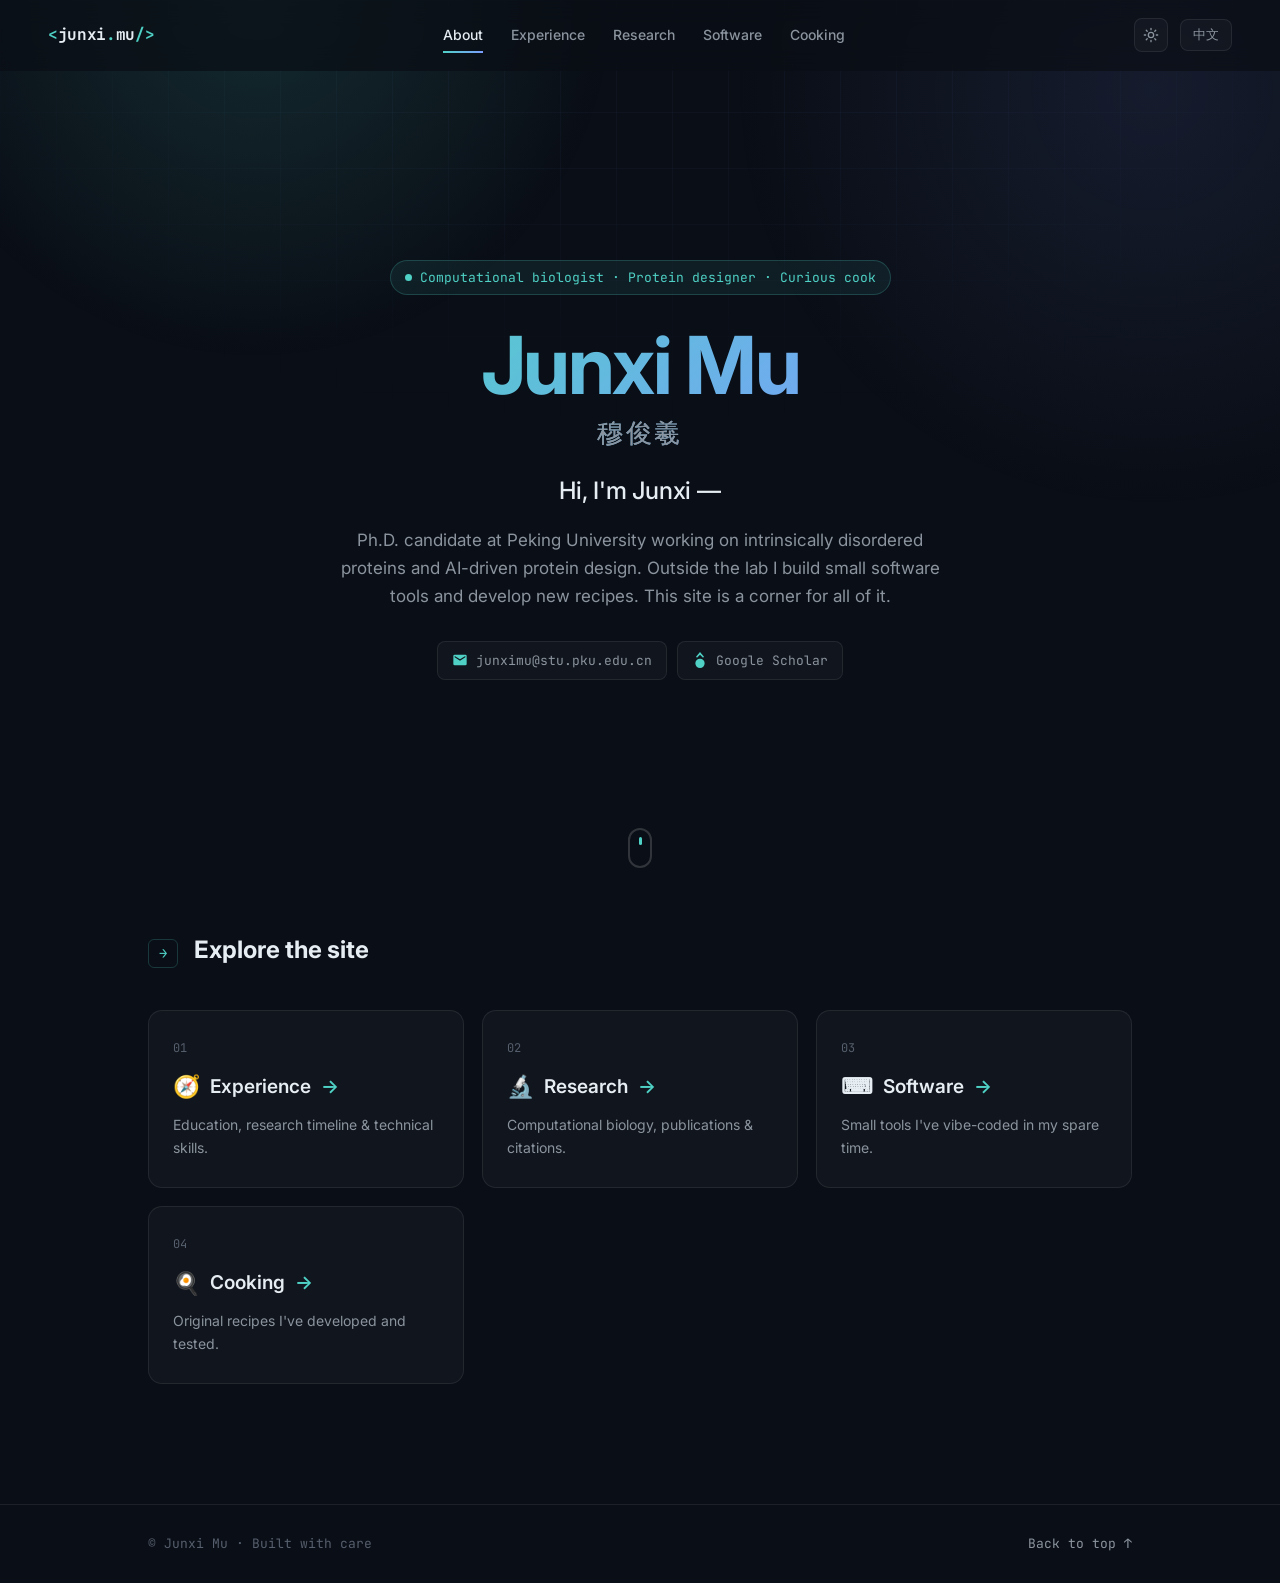
==== index.html @ e46de987 "Deploy personal website" ====
<!DOCTYPE html>
<html lang="en">
<head>
  <script>
  // Apply theme before paint to avoid flash. Order: manual pref > time-of-day > light.
  (function(){
    try {
      var t = localStorage.getItem('junximu-theme');
      if (t === 'dark' || t === 'light') {
        if (t === 'dark') document.documentElement.setAttribute('data-theme','dark');
      } else {
        // auto: 06:00–17:59 light, otherwise dark
        var h = new Date().getHours();
        if (h < 6 || h >= 18) document.documentElement.setAttribute('data-theme','dark');
      }
    } catch(e) {}
  })();
  </script>
  <meta charset="UTF-8" />
  <meta name="viewport" content="width=device-width, initial-scale=1.0" />
  <meta name="description" content="Junxi Mu (穆俊羲) — computational biology PhD candidate, software tinkerer, and home cook. A corner for research, side projects and recipes." />
  <meta name="author" content="Junxi Mu" />
  <title>Junxi Mu | About</title>
  <link rel="icon" type="image/svg+xml" href="assets/favicon.svg" />
  <link rel="stylesheet" href="style.css" />
  <link rel="preconnect" href="https://fonts.googleapis.com" />
  <link rel="preconnect" href="https://fonts.gstatic.com" crossorigin />
  <link href="https://fonts.googleapis.com/css2?family=JetBrains+Mono:wght@400;500;700&family=Inter:wght@300;400;500;600;700&display=swap" rel="stylesheet" />
</head>
<body data-page="about">
  <div class="bg-grid" aria-hidden="true"></div>
  <div class="bg-glow" aria-hidden="true"></div>

  <!-- ===== Nav ===== -->
  <header class="nav" id="nav">
    <a href="index.html" class="nav-logo">
      <span class="logo-bracket">&lt;</span>junxi<span class="logo-dot">.</span>mu<span class="logo-bracket">/&gt;</span>
    </a>
    <nav class="nav-links">
      <a href="index.html" data-i18n="nav.about">About</a>
      <a href="experience.html" data-i18n="nav.experience">Experience</a>
      <a href="research.html" data-i18n="nav.research">Research</a>
      <a href="software.html" data-i18n="nav.software">Software</a>
      <a href="cooking.html" data-i18n="nav.cooking">Cooking</a>
    </nav>
    <div class="nav-actions">
      <button class="theme-toggle" id="themeToggle" aria-label="Toggle theme" title="Toggle theme">
        <svg class="icon-sun" viewBox="0 0 24 24" width="16" height="16" fill="none" stroke="currentColor" stroke-width="2" stroke-linecap="round"><circle cx="12" cy="12" r="4"/><path d="M12 2v2M12 20v2M4.9 4.9l1.4 1.4M17.7 17.7l1.4 1.4M2 12h2M20 12h2M4.9 19.1l1.4-1.4M17.7 6.3l1.4-1.4"/></svg>
        <svg class="icon-moon" viewBox="0 0 24 24" width="16" height="16" fill="none" stroke="currentColor" stroke-width="2" stroke-linecap="round" stroke-linejoin="round"><path d="M21 12.8A9 9 0 1 1 11.2 3 7 7 0 0 0 21 12.8z"/></svg>
      </button>
      <button class="lang-toggle" id="langToggle" aria-label="Switch language">
        <span class="lang-current" id="langLabel">中文</span>
      </button>
      <button class="menu-toggle" id="menuToggle" aria-label="Menu">
        <span></span><span></span><span></span>
      </button>
    </div>
  </header>

  <!-- ===== Hero (simplified About) ===== -->
  <section class="hero" id="home">
    <div class="hero-inner">
      <div class="hero-tag">
        <span class="pulse-dot"></span>
        <span data-i18n="about.tag">Computational biologist · Protein designer · Curious cook</span>
      </div>
      <h1 class="hero-name">Junxi Mu<span class="name-cn" data-i18n="about.namecn">穆俊羲</span></h1>
      <p class="hero-hello" data-i18n="about.hello">Hi, I'm Junxi —</p>
      <p class="hero-desc" data-i18n="about.intro">Ph.D. candidate at Peking University working on intrinsically disordered proteins and AI-driven protein design. Outside the lab I build small software tools and develop new recipes. This site is a corner for all of it.</p>
      <div class="hero-quick">
        <a href="mailto:junximu@stu.pku.edu.cn" class="qchip">
          <svg viewBox="0 0 24 24" width="16" height="16" fill="currentColor"><path d="M20 4H4a2 2 0 0 0-2 2v12a2 2 0 0 0 2 2h16a2 2 0 0 0 2-2V6a2 2 0 0 0-2-2zm0 4-8 5-8-5V6l8 5 8-5v2z"/></svg>
          <span data-i18n="about.emailv">junximu@stu.pku.edu.cn</span>
        </a>
        <a href="https://scholar.google.com/citations?user=oTirzTsAAAAJ&amp;hl=zh-CN" target="_blank" rel="noopener" class="qchip">
          <svg viewBox="0 0 24 24" width="16" height="16" fill="currentColor"><path d="M12 24a7 7 0 1 1 0-14 7 7 0 0 1 0 14zm0-24L6 7l1.5 1.5L12 4l4.5 4.5L18 7l-6-7z"/></svg>
          <span data-i18n="about.scholar">Google Scholar</span>
        </a>
      </div>
    </div>
    <div class="scroll-indicator" aria-hidden="true"><span></span></div>
  </section>

  <!-- ===== Portal to other pages ===== -->
  <section class="portal reveal">
    <h2 class="section-head"><span class="section-num">→</span><span data-i18n="about.explore">Explore the site</span></h2>
    <div class="portal-grid">
      <a href="experience.html" class="portal-card">
        <div class="pc-num">01</div>
        <h3><span class="pc-emoji">🧭</span><span data-i18n="about.portal.exp.t">Experience</span><span class="pc-arrow">→</span></h3>
        <p data-i18n="portal.exp.d">Education, research timeline &amp; technical skills.</p>
      </a>
      <a href="research.html" class="portal-card">
        <div class="pc-num">02</div>
        <h3><span class="pc-emoji">🔬</span><span data-i18n="about.portal.res.t">Research</span><span class="pc-arrow">→</span></h3>
        <p data-i18n="portal.res.d">Computational biology, publications &amp; citations.</p>
      </a>
      <a href="software.html" class="portal-card">
        <div class="pc-num">03</div>
        <h3><span class="pc-emoji">⌨</span><span data-i18n="about.portal.sw.t">Software</span><span class="pc-arrow">→</span></h3>
        <p data-i18n="portal.sw.d">Small tools I've vibe-coded in my spare time.</p>
      </a>
      <a href="cooking.html" class="portal-card">
        <div class="pc-num">04</div>
        <h3><span class="pc-emoji">🍳</span><span data-i18n="about.portal.ck.t">Cooking</span><span class="pc-arrow">→</span></h3>
        <p data-i18n="portal.ck.d">Original recipes I've developed and tested.</p>
      </a>
    </div>
  </section>

  <!-- ===== Footer ===== -->
  <footer class="footer">
    <div class="footer-inner">
      <span data-i18n="footer.line">© <span id="year"></span> Junxi Mu · Built with care</span>
      <a href="#home" class="back-top" data-i18n="footer.top">Back to top ↑</a>
    </div>
  </footer>

  <script src="i18n.js"></script>
  <script src="main.js"></script>
</body>
</html>
---- style.css ----
/* ============================================================
   Junxi Mu — Personal Site (multi-page)
   Tech / dark theme, minimalist
   ============================================================ */

/* ---- Light theme (default) ---- */
:root {
  --bg: #f7f9fc;
  --bg-2: #eef2f8;
  --surface: rgba(15, 23, 42, 0.025);
  --surface-2: rgba(15, 23, 42, 0.045);
  --border: rgba(15, 23, 42, 0.10);
  --border-strong: rgba(15, 23, 42, 0.18);
  --text: #1a2233;
  --text-dim: #56607a;
  --text-faint: #8a93a8;
  --accent: #0d9488;          /* teal-600 */
  --accent-2: #4f6ef7;        /* blue */
  --accent-grad: linear-gradient(135deg, #0d9488 0%, #4f6ef7 100%);
  --glow: rgba(13, 148, 136, 0.12);
  --grid-line: rgba(79, 110, 247, 0.05);
  --accent-soft-bg: rgba(13, 148, 136, 0.08);
  --accent-soft-border: rgba(13, 148, 136, 0.22);
  --accent-pulse: rgba(13, 148, 136, 0.6);
  --accent-glow-2: rgba(79, 110, 247, 0.10);
  --on-accent: #ffffff;
  --nav-bg: rgba(247, 249, 252, 0.72);
  --shadow: 0 8px 24px rgba(15, 23, 42, 0.08);
  --mono: "JetBrains Mono", ui-monospace, SFMono-Regular, Menlo, monospace;
  --sans: "Inter", -apple-system, BlinkMacSystemFont, "Segoe UI", Roboto, "PingFang SC", "Microsoft YaHei", sans-serif;
  --max: 1080px;
  --radius: 14px;
  --ease: cubic-bezier(0.22, 1, 0.36, 1);
  color-scheme: light;
}

/* ---- Dark theme ---- */
:root[data-theme="dark"] {
  --bg: #0a0e16;
  --bg-2: #0e1420;
  --surface: rgba(255, 255, 255, 0.03);
  --surface-2: rgba(255, 255, 255, 0.05);
  --border: rgba(255, 255, 255, 0.08);
  --border-strong: rgba(255, 255, 255, 0.16);
  --text: #e6edf3;
  --text-dim: #8b949e;
  --text-faint: #565f6d;
  --accent: #4fd1c5;
  --accent-2: #7c9cff;
  --accent-grad: linear-gradient(135deg, #4fd1c5 0%, #7c9cff 100%);
  --glow: rgba(79, 209, 197, 0.15);
  --grid-line: rgba(124, 156, 255, 0.04);
  --accent-soft-bg: rgba(79, 209, 197, 0.08);
  --accent-soft-border: rgba(79, 209, 197, 0.22);
  --accent-pulse: rgba(79, 209, 197, 0.6);
  --accent-glow-2: rgba(124, 156, 255, 0.10);
  --on-accent: #04111a;
  --nav-bg: rgba(10, 14, 22, 0.72);
  --shadow: 0 8px 24px rgba(0, 0, 0, 0.4);
  color-scheme: dark;
}

* { margin: 0; padding: 0; box-sizing: border-box; }
html { scroll-behavior: smooth; scroll-padding-top: 90px; }
body {
  font-family: var(--sans);
  background: var(--bg);
  color: var(--text);
  line-height: 1.65;
  font-size: 16px;
  -webkit-font-smoothing: antialiased;
  text-rendering: optimizeLegibility;
  overflow-x: hidden;
}
a { color: inherit; text-decoration: none; }
img { max-width: 100%; display: block; }
::selection { background: var(--accent); color: var(--on-accent); }

/* ===== Background layers ===== */
.bg-grid {
  position: fixed; inset: 0; z-index: -2;
  background-image:
    linear-gradient(var(--grid-line) 1px, transparent 1px),
    linear-gradient(90deg, var(--grid-line) 1px, transparent 1px);
  background-size: 56px 56px;
  mask-image: radial-gradient(ellipse 80% 60% at 50% 0%, #000 30%, transparent 80%);
  -webkit-mask-image: radial-gradient(ellipse 80% 60% at 50% 0%, #000 30%, transparent 80%);
}
.bg-glow {
  position: fixed; inset: 0; z-index: -1; pointer-events: none;
  background:
    radial-gradient(600px circle at 20% 0%, var(--glow), transparent 60%),
    radial-gradient(700px circle at 90% 10%, var(--accent-glow-2), transparent 60%);
}

/* ===== Nav ===== */
.nav {
  position: fixed; top: 0; left: 0; right: 0; z-index: 100;
  display: flex; align-items: center; justify-content: space-between;
  padding: 18px clamp(20px, 5vw, 48px);
  backdrop-filter: blur(12px); -webkit-backdrop-filter: blur(12px);
  background: var(--nav-bg);
  border-bottom: 1px solid transparent;
  transition: border-color .3s var(--ease), background .3s var(--ease);
}
.nav.scrolled { border-bottom-color: var(--border); background: var(--bg); }
.nav-logo {
  font-family: var(--mono); font-weight: 700; font-size: 16px; letter-spacing: -0.02em; color: var(--text);
}
.logo-bracket { color: var(--accent); }
.logo-dot { color: var(--accent); }
.nav-links { display: flex; gap: 28px; }
.nav-links a {
  font-size: 14px; font-weight: 500; color: var(--text-dim);
  position: relative; transition: color .25s var(--ease);
}
.nav-links a::after {
  content: ""; position: absolute; left: 0; bottom: -6px;
  width: 0; height: 1.5px; background: var(--accent-grad);
  transition: width .3s var(--ease);
}
.nav-links a:hover { color: var(--text); }
.nav-links a:hover::after { width: 100%; }
.nav-links a.active { color: var(--text); }
.nav-links a.active::after { width: 100%; }
.nav-actions { display: flex; align-items: center; gap: 12px; }
.lang-toggle {
  font-family: var(--mono); font-size: 13px; font-weight: 500; color: var(--text-dim);
  background: var(--surface); border: 1px solid var(--border);
  padding: 6px 12px; border-radius: 8px; cursor: pointer; transition: all .25s var(--ease);
}
.lang-toggle:hover { color: var(--accent); border-color: var(--accent); background: var(--surface-2); }

/* ===== Theme toggle ===== */
.theme-toggle {
  display: inline-flex; align-items: center; justify-content: center;
  width: 34px; height: 34px; color: var(--text-dim);
  background: var(--surface); border: 1px solid var(--border);
  border-radius: 8px; cursor: pointer; transition: all .25s var(--ease);
  position: relative;
}
.theme-toggle:hover { color: var(--accent); border-color: var(--accent); background: var(--surface-2); }
.theme-toggle svg { position: absolute; transition: opacity .3s var(--ease), transform .3s var(--ease); }
/* light theme (default): show moon (to switch TO dark), hide sun */
.theme-toggle .icon-moon { opacity: 1; transform: rotate(0) scale(1); }
.theme-toggle .icon-sun { opacity: 0; transform: rotate(-90deg) scale(0.6); }
/* dark theme: show sun (to switch TO light), hide moon */
:root[data-theme="dark"] .theme-toggle .icon-sun { opacity: 1; transform: rotate(0) scale(1); }
:root[data-theme="dark"] .theme-toggle .icon-moon { opacity: 0; transform: rotate(90deg) scale(0.6); }
.menu-toggle { display: none; flex-direction: column; gap: 5px; background: none; border: 0; cursor: pointer; padding: 6px; }
.menu-toggle span { width: 22px; height: 2px; background: var(--text); border-radius: 2px; transition: .3s var(--ease); }
.menu-toggle.open span:nth-child(1) { transform: translateY(7px) rotate(45deg); }
.menu-toggle.open span:nth-child(2) { opacity: 0; }
.menu-toggle.open span:nth-child(3) { transform: translateY(-7px) rotate(-45deg); }

/* ===== Hero (About home) ===== */
.hero {
  min-height: 100vh; display: flex; flex-direction: column;
  align-items: center; justify-content: center; text-align: center;
  padding: 120px 24px 80px; position: relative;
}
.hero-inner { max-width: 820px; }
.hero-tag {
  display: inline-flex; align-items: center; gap: 8px;
  font-family: var(--mono); font-size: 13px; color: var(--accent);
  background: var(--accent-soft-bg); border: 1px solid var(--accent-soft-border);
  padding: 6px 14px; border-radius: 100px; margin-bottom: 28px;
}
.pulse-dot {
  width: 7px; height: 7px; border-radius: 50%; background: var(--accent);
  box-shadow: 0 0 0 0 var(--accent); animation: pulse 2s infinite;
}
@keyframes pulse {
  0% { box-shadow: 0 0 0 0 var(--accent-pulse); }
  70% { box-shadow: 0 0 0 8px rgba(79,209,197,0); }
  100% { box-shadow: 0 0 0 0 rgba(79,209,197,0); }
}
.hero-name {
  font-size: clamp(40px, 8vw, 80px); font-weight: 700; letter-spacing: -0.03em; line-height: 1.05;
  background: var(--accent-grad); -webkit-background-clip: text; background-clip: text; -webkit-text-fill-color: transparent;
}
.name-cn {
  display: block; font-size: clamp(18px, 3vw, 26px); font-weight: 500;
  margin-top: 12px; letter-spacing: 0.1em; color: var(--text-dim); -webkit-text-fill-color: var(--text-dim);
}
.hero-hello { font-size: clamp(18px, 2.6vw, 24px); font-weight: 500; color: var(--text); margin-top: 24px; letter-spacing: -0.01em; }
.hero-desc { font-size: 17px; color: var(--text-dim); margin-top: 16px; max-width: 620px; margin-inline: auto; }

/* quick contact chips under intro */
.hero-quick { display: flex; gap: 10px; justify-content: center; margin-top: 30px; flex-wrap: wrap; }
.qchip {
  display: inline-flex; align-items: center; gap: 8px;
  font-size: 13px; font-family: var(--mono); color: var(--text-dim);
  background: var(--surface); border: 1px solid var(--border);
  padding: 8px 14px; border-radius: 8px; transition: all .25s var(--ease);
}
.qchip:hover { color: var(--accent); border-color: var(--accent); transform: translateY(-1px); }
.qchip svg { color: var(--accent); }

.scroll-indicator {
  position: absolute; bottom: 32px; left: 50%; transform: translateX(-50%);
  width: 24px; height: 40px; border: 2px solid var(--border-strong); border-radius: 14px; display: flex; justify-content: center;
}
.scroll-indicator span {
  width: 3px; height: 8px; background: var(--accent); border-radius: 2px; margin-top: 7px; animation: scrolldown 1.8s infinite;
}
@keyframes scrolldown { 0% { opacity: 0; transform: translateY(-4px); } 50% { opacity: 1; } 100% { opacity: 0; transform: translateY(12px); } }

/* ===== Sections (shared) ===== */
.section { max-width: var(--max); margin: 0 auto; padding: clamp(48px, 7vw, 90px) clamp(20px, 5vw, 48px); }
.section-head { display: flex; align-items: baseline; gap: 16px; margin-bottom: 40px; flex-wrap: wrap; }
.section-num {
  font-family: var(--mono); font-size: 14px; color: var(--accent);
  border: 1px solid var(--accent-soft-border); padding: 2px 10px; border-radius: 6px;
}
.section-head h2 { font-size: clamp(24px, 3.6vw, 32px); font-weight: 700; letter-spacing: -0.02em; }
.section-link {
  margin-left: auto; font-size: 14px; font-family: var(--mono); color: var(--accent); transition: opacity .2s;
}
.section-link:hover { opacity: 0.75; }

/* ===== Page hero (interior pages) ===== */
.page-hero {
  max-width: var(--max); margin: 0 auto;
  padding: 140px clamp(20px, 5vw, 48px) 30px;
}
.page-kicker { font-family: var(--mono); font-size: 13px; color: var(--accent); letter-spacing: 0.04em; margin-bottom: 12px; }
.page-title {
  font-size: clamp(34px, 6vw, 56px); font-weight: 700; letter-spacing: -0.03em;
  background: var(--accent-grad); -webkit-background-clip: text; background-clip: text; -webkit-text-fill-color: transparent;
}
.page-desc { font-size: 17px; color: var(--text-dim); margin-top: 14px; max-width: 640px; }
.page-intro {
  max-width: var(--max); margin: 0 auto;
  padding: 0 clamp(20px, 5vw, 48px) 8px;
  color: var(--text-dim); font-size: 16px;
}
.page-intro p { max-width: 720px; }

/* ===== Portal cards (About) ===== */
.portal {
  max-width: var(--max); margin: 0 auto;
  padding: 30px clamp(20px, 5vw, 48px) 80px;
}
.portal-grid { display: grid; grid-template-columns: repeat(auto-fit, minmax(240px, 1fr)); gap: 18px; }
.portal-card {
  position: relative; background: var(--surface); border: 1px solid var(--border);
  border-radius: var(--radius); padding: 28px 24px; transition: all .3s var(--ease); overflow: hidden;
}
.portal-card::after {
  content: ""; position: absolute; inset: 0; border-radius: var(--radius); padding: 1px;
  background: var(--accent-grad);
  -webkit-mask: linear-gradient(#000 0 0) content-box, linear-gradient(#000 0 0);
  -webkit-mask-composite: xor; mask-composite: exclude; opacity: 0; transition: opacity .3s var(--ease);
}
.portal-card:hover { transform: translateY(-4px); background: var(--surface-2); }
.portal-card:hover::after { opacity: 1; }
.portal-card .pc-num { font-family: var(--mono); font-size: 12px; color: var(--text-faint); margin-bottom: 10px; }
.portal-card h3 { font-size: 19px; font-weight: 600; margin-bottom: 8px; display: flex; align-items: center; gap: 10px; }
.portal-card h3 .pc-arrow { color: var(--accent); transition: transform .3s var(--ease); }
.portal-card:hover h3 .pc-arrow { transform: translateX(4px); }
.portal-card p { font-size: 14px; color: var(--text-dim); }
.portal-card .pc-emoji { font-size: 22px; }

/* ===== Stats (Research) ===== */
.stats {
  display: grid; grid-template-columns: repeat(4, 1fr); gap: 1px;
  background: var(--border); border-block: 1px solid var(--border); max-width: var(--max); margin: 0 auto;
}
.stat { background: var(--bg); padding: 36px 20px; text-align: center; }
.stat-num {
  font-family: var(--mono); font-size: clamp(26px, 4vw, 38px); font-weight: 700;
  background: var(--accent-grad); -webkit-background-clip: text; background-clip: text; -webkit-text-fill-color: transparent;
}
.stat-label { font-size: 13px; color: var(--text-dim); margin-top: 6px; letter-spacing: 0.02em; }

/* ===== About mini-card (kept for reuse) ===== */
.about-card {
  background: var(--surface); border: 1px solid var(--border); border-radius: var(--radius);
  padding: 24px; position: relative; overflow: hidden;
}
.about-card::before { content: ""; position: absolute; top: 0; left: 0; right: 0; height: 1px; background: var(--accent-grad); }
.card-line { display: flex; justify-content: space-between; gap: 16px; padding: 10px 0; border-bottom: 1px dashed var(--border); font-size: 14px; }
.card-line:last-child { border-bottom: 0; }
.card-key { font-family: var(--mono); color: var(--text-faint); font-size: 12px; text-transform: uppercase; letter-spacing: 0.06em; }
.card-val { color: var(--text); font-weight: 500; text-align: right; }

/* ===== Education cards ===== */
.edu-grid { display: grid; grid-template-columns: repeat(auto-fit, minmax(300px, 1fr)); gap: 18px; }
.edu-card {
  background: var(--surface); border: 1px solid var(--border); border-radius: var(--radius);
  padding: 26px 24px; position: relative; overflow: hidden; transition: all .25s var(--ease);
}
.edu-card::before { content: ""; position: absolute; left: 0; top: 0; bottom: 0; width: 3px; background: var(--accent-grad); }
.edu-card:hover { border-color: var(--border-strong); transform: translateX(3px); }
.edu-deg { font-size: 17px; font-weight: 600; color: var(--text); }
.edu-school { font-size: 14px; color: var(--accent); margin-top: 6px; font-family: var(--mono); }
.edu-date { font-size: 12px; color: var(--text-faint); margin-top: 6px; font-family: var(--mono); }
.edu-detail { font-size: 14px; color: var(--text-dim); margin-top: 12px; }

/* ===== Research interest cards ===== */
.research-grid { display: grid; grid-template-columns: repeat(auto-fit, minmax(240px, 1fr)); gap: 20px; }
.research-card {
  background: var(--surface); border: 1px solid var(--border); border-radius: var(--radius);
  padding: 28px 24px; transition: all .3s var(--ease); position: relative; overflow: hidden;
}
.research-card::after {
  content: ""; position: absolute; inset: 0; border-radius: var(--radius); padding: 1px; background: var(--accent-grad);
  -webkit-mask: linear-gradient(#000 0 0) content-box, linear-gradient(#000 0 0);
  -webkit-mask-composite: xor; mask-composite: exclude; opacity: 0; transition: opacity .3s var(--ease);
}
.research-card:hover { transform: translateY(-4px); background: var(--surface-2); }
.research-card:hover::after { opacity: 1; }
.r-icon {
  width: 48px; height: 48px; border-radius: 12px; display: grid; place-items: center;
  background: var(--accent-soft-bg); border: 1px solid var(--accent-soft-border); color: var(--accent); margin-bottom: 18px;
}
.research-card h3 { font-size: 17px; font-weight: 600; margin-bottom: 10px; }
.research-card p { font-size: 14px; color: var(--text-dim); }

/* ===== Timeline ===== */
.timeline { position: relative; padding-left: 28px; }
.timeline::before { content: ""; position: absolute; left: 5px; top: 6px; bottom: 6px; width: 1px; background: linear-gradient(var(--border-strong), transparent); }
.tl-item { position: relative; padding-bottom: 38px; }
.tl-item:last-child { padding-bottom: 0; }
.tl-dot { position: absolute; left: -28px; top: 6px; width: 11px; height: 11px; border-radius: 50%; background: var(--bg); border: 2px solid var(--accent); box-shadow: 0 0 0 4px var(--bg); }
.tl-date { font-family: var(--mono); font-size: 12px; color: var(--accent); margin-bottom: 6px; letter-spacing: 0.03em; }
.tl-body h3 { font-size: 17px; font-weight: 600; }
.tl-sub { display: block; font-size: 13px; color: var(--text-dim); margin: 4px 0 8px; }
.tl-body p { font-size: 14px; color: var(--text-dim); }

/* ===== Publications ===== */
.pub-list { display: flex; flex-direction: column; gap: 14px; }
.pub-item {
  display: grid; grid-template-columns: 44px 1fr auto; gap: 18px; align-items: start;
  background: var(--surface); border: 1px solid var(--border); border-radius: var(--radius);
  padding: 20px 22px; transition: all .25s var(--ease);
}
.pub-item:hover { border-color: var(--border-strong); background: var(--surface-2); transform: translateX(4px); }
.pub-num { font-family: var(--mono); font-size: 13px; font-weight: 700; color: var(--accent); border: 1px solid var(--accent-soft-border); width: 36px; height: 36px; display: grid; place-items: center; border-radius: 8px; }
.pub-body .pub-authors { font-size: 14px; color: var(--text); margin-bottom: 4px; }
.pub-body .pub-authors .me { color: var(--accent); font-weight: 600; }
.pub-body .pub-title { font-size: 15px; font-weight: 500; color: var(--text); }
.pub-body .pub-title a:hover { color: var(--accent); }
.pub-venue { font-family: var(--mono); font-size: 12px; color: var(--text-dim); background: var(--surface-2); border: 1px solid var(--border); padding: 4px 10px; border-radius: 6px; white-space: nowrap; align-self: center; }

/* ===== Skills ===== */
.skills-grid { display: grid; grid-template-columns: repeat(auto-fit, minmax(280px, 1fr)); gap: 24px; }
.skill-block h4 { font-family: var(--mono); font-size: 13px; color: var(--accent); text-transform: uppercase; letter-spacing: 0.06em; margin-bottom: 14px; }
.chips { display: flex; flex-wrap: wrap; gap: 8px; }
.chip { font-size: 13px; color: var(--text-dim); background: var(--surface); border: 1px solid var(--border); padding: 6px 12px; border-radius: 100px; transition: all .2s var(--ease); }
.chip:hover { color: var(--accent); border-color: var(--accent); background: var(--surface-2); }

/* ===== Generic card grid (software / cooking) ===== */
.card-grid { display: grid; grid-template-columns: repeat(auto-fill, minmax(300px, 1fr)); gap: 20px; max-width: var(--max); margin: 0 auto; padding: 24px clamp(20px,5vw,48px) 80px; }

.project-card, .recipe-card {
  background: var(--surface); border: 1px solid var(--border); border-radius: var(--radius);
  padding: 24px; display: flex; flex-direction: column; gap: 12px; transition: all .3s var(--ease); position: relative; overflow: hidden;
}
.project-card::after, .recipe-card::after {
  content: ""; position: absolute; inset: 0; border-radius: var(--radius); padding: 1px; background: var(--accent-grad);
  -webkit-mask: linear-gradient(#000 0 0) content-box, linear-gradient(#000 0 0);
  -webkit-mask-composite: xor; mask-composite: exclude; opacity: 0; transition: opacity .3s var(--ease);
}
.project-card:hover, .recipe-card:hover { transform: translateY(-4px); background: var(--surface-2); }
.project-card:hover::after, .recipe-card:hover::after { opacity: 1; }
.card-top { display: flex; align-items: center; justify-content: space-between; }
.proj-icon { width: 44px; height: 44px; border-radius: 10px; display: grid; place-items: center; color: var(--accent); background: var(--accent-soft-bg); border: 1px solid var(--accent-soft-border); }
.tag { font-family: var(--mono); font-size: 11px; color: var(--accent); background: var(--accent-soft-bg); border: 1px solid var(--accent-soft-border); padding: 3px 8px; border-radius: 6px; }
.project-card h3, .recipe-card h3 { font-size: 17px; font-weight: 600; }
.project-card p, .recipe-card p { font-size: 14px; color: var(--text-dim); }
.card-link { font-family: var(--mono); font-size: 13px; color: var(--accent); margin-top: auto; }
.card-soon { font-family: var(--mono); font-size: 12px; color: var(--text-faint); margin-top: auto; padding: 4px 0; }

/* recipe image header */
.recipe-img { height: 150px; border-radius: 10px; background: var(--surface-2); background-size: cover; background-position: center; display: grid; place-items: center; margin: -4px -4px 4px; }
.recipe-emoji { font-size: 44px; }
.recipe-meta { display: flex; gap: 16px; font-size: 13px; color: var(--text-dim); font-family: var(--mono); }
.recipe-meta b { color: var(--text); }

/* empty state */
.empty-state {
  grid-column: 1 / -1; text-align: center; padding: 70px 24px;
  background: var(--surface); border: 1px dashed var(--border-strong); border-radius: var(--radius);
}
.empty-icon { font-size: 44px; margin-bottom: 14px; opacity: 0.7; }
.empty-state h3 { font-size: 18px; font-weight: 600; margin-bottom: 8px; }
.empty-state p { font-size: 14px; color: var(--text-dim); max-width: 420px; margin: 0 auto; }

/* ===== Footer ===== */
.footer { border-top: 1px solid var(--border); margin-top: 40px; }
.footer-inner {
  max-width: var(--max); margin: 0 auto; padding: 28px clamp(20px,5vw,48px);
  display: flex; justify-content: space-between; align-items: center; flex-wrap: wrap; gap: 12px;
  font-size: 13px; color: var(--text-faint); font-family: var(--mono);
}
.back-top { color: var(--text-dim); transition: color .2s; }
.back-top:hover { color: var(--accent); }

/* ===== Reveal animation ===== */
.reveal { opacity: 0; transform: translateY(28px); transition: opacity .7s var(--ease), transform .7s var(--ease); }
.reveal.visible { opacity: 1; transform: none; }

/* ===== Responsive ===== */
@media (max-width: 860px) {
  .nav-links {
    position: fixed; top: 64px; right: 0; height: calc(100vh - 64px); width: min(75vw, 320px);
    flex-direction: column; gap: 0; background: var(--bg-2); border-left: 1px solid var(--border);
    padding: 24px; transform: translateX(100%); transition: transform .35s var(--ease);
  }
  .nav-links.open { transform: translateX(0); }
  .nav-links a { padding: 14px 0; border-bottom: 1px solid var(--border); font-size: 16px; }
  .nav-links a::after { display: none; }
  .menu-toggle { display: flex; }
  .stats { grid-template-columns: repeat(2, 1fr); }
  .pub-item { grid-template-columns: 36px 1fr; }
  .pub-venue { grid-column: 1 / -1; justify-self: start; margin-top: 6px; }
}
@media (max-width: 480px) {
  .portal-grid, .card-grid { grid-template-columns: 1fr; }
}

@media (prefers-reduced-motion: reduce) {
  *, *::before, *::after { animation: none !important; transition: none !important; }
  .reveal { opacity: 1; transform: none; }
}
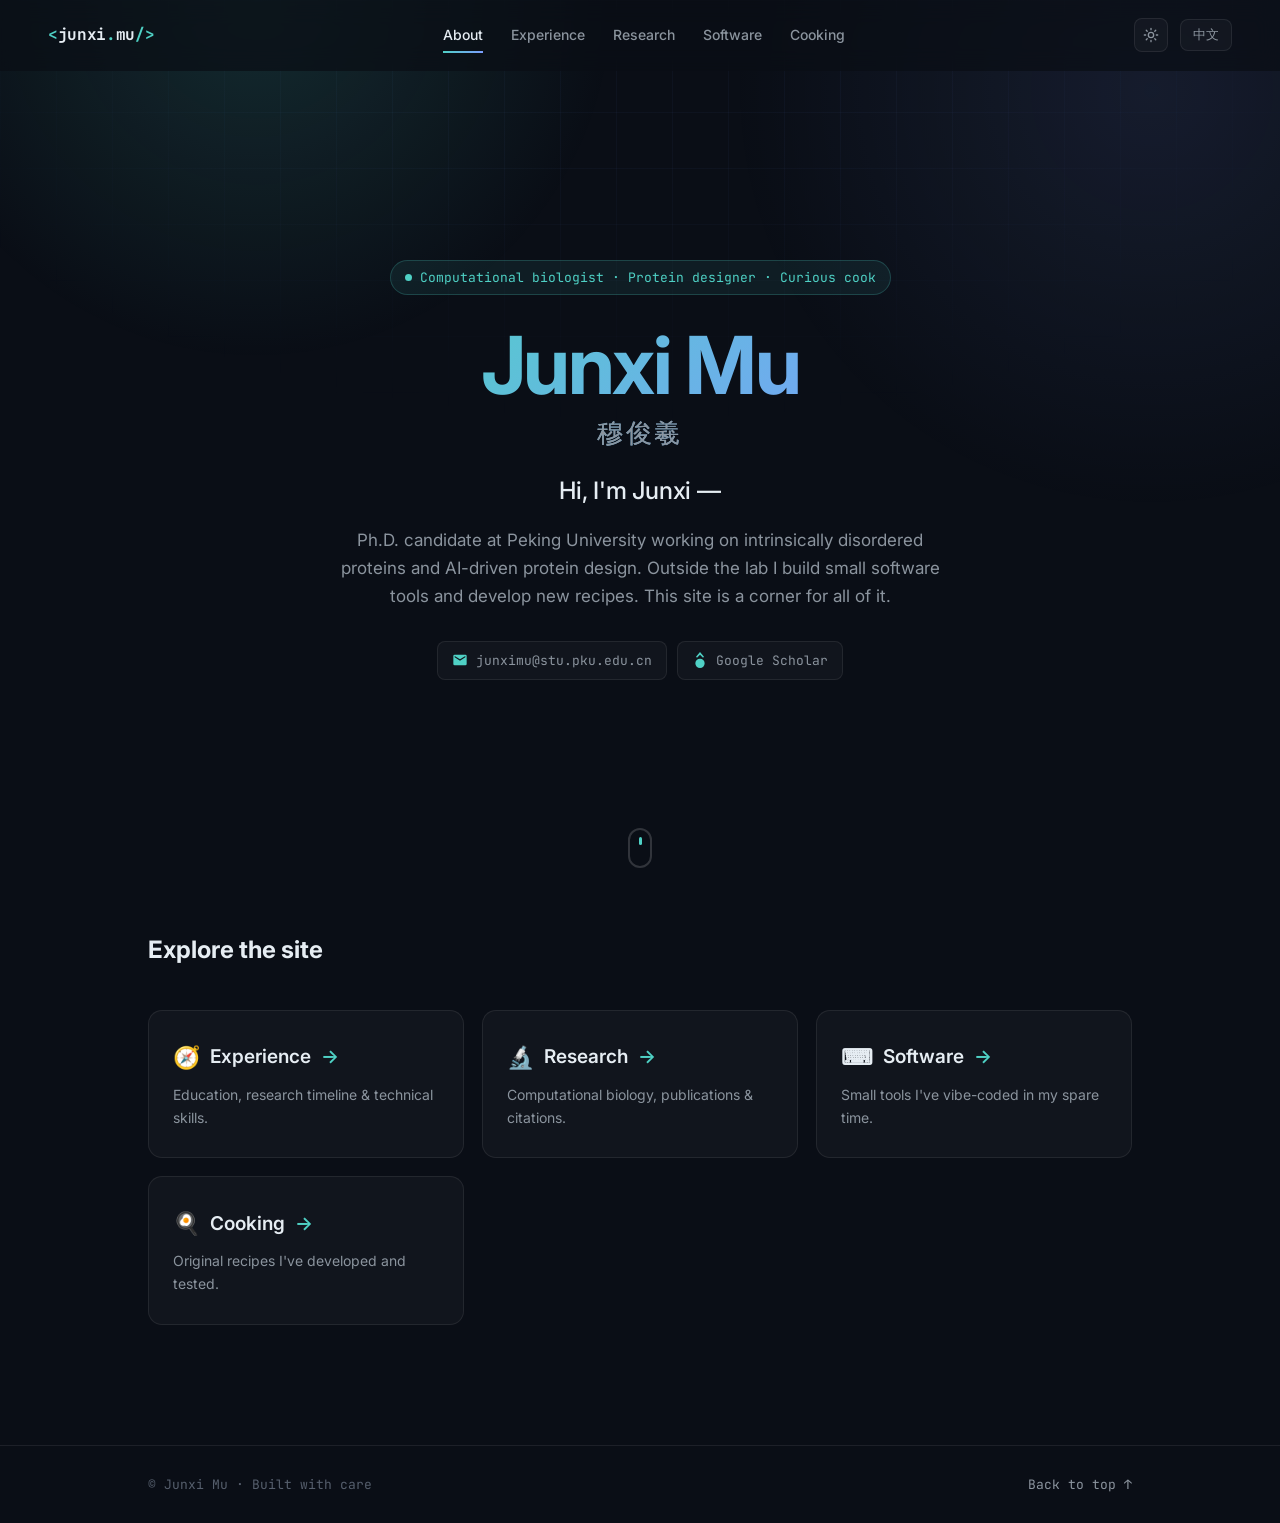
==== commit cd8d4dbd: "Remove decorative section numbering" ====
--- a/index.html
+++ b/index.html
@@ -83,25 +83,21 @@
 
   <!-- ===== Portal to other pages ===== -->
   <section class="portal reveal">
-    <h2 class="section-head"><span class="section-num">→</span><span data-i18n="about.explore">Explore the site</span></h2>
+    <h2 class="section-head"><span data-i18n="about.explore">Explore the site</span></h2>
     <div class="portal-grid">
       <a href="experience.html" class="portal-card">
-        <div class="pc-num">01</div>
         <h3><span class="pc-emoji">🧭</span><span data-i18n="about.portal.exp.t">Experience</span><span class="pc-arrow">→</span></h3>
         <p data-i18n="portal.exp.d">Education, research timeline &amp; technical skills.</p>
       </a>
       <a href="research.html" class="portal-card">
-        <div class="pc-num">02</div>
         <h3><span class="pc-emoji">🔬</span><span data-i18n="about.portal.res.t">Research</span><span class="pc-arrow">→</span></h3>
         <p data-i18n="portal.res.d">Computational biology, publications &amp; citations.</p>
       </a>
       <a href="software.html" class="portal-card">
-        <div class="pc-num">03</div>
         <h3><span class="pc-emoji">⌨</span><span data-i18n="about.portal.sw.t">Software</span><span class="pc-arrow">→</span></h3>
         <p data-i18n="portal.sw.d">Small tools I've vibe-coded in my spare time.</p>
       </a>
       <a href="cooking.html" class="portal-card">
-        <div class="pc-num">04</div>
         <h3><span class="pc-emoji">🍳</span><span data-i18n="about.portal.ck.t">Cooking</span><span class="pc-arrow">→</span></h3>
         <p data-i18n="portal.ck.d">Original recipes I've developed and tested.</p>
       </a>
--- a/style.css
+++ b/style.css
@@ -209,10 +209,6 @@
 /* ===== Sections (shared) ===== */
 .section { max-width: var(--max); margin: 0 auto; padding: clamp(48px, 7vw, 90px) clamp(20px, 5vw, 48px); }
 .section-head { display: flex; align-items: baseline; gap: 16px; margin-bottom: 40px; flex-wrap: wrap; }
-.section-num {
-  font-family: var(--mono); font-size: 14px; color: var(--accent);
-  border: 1px solid var(--accent-soft-border); padding: 2px 10px; border-radius: 6px;
-}
 .section-head h2 { font-size: clamp(24px, 3.6vw, 32px); font-weight: 700; letter-spacing: -0.02em; }
 .section-link {
   margin-left: auto; font-size: 14px; font-family: var(--mono); color: var(--accent); transition: opacity .2s;
@@ -255,7 +251,6 @@
 }
 .portal-card:hover { transform: translateY(-4px); background: var(--surface-2); }
 .portal-card:hover::after { opacity: 1; }
-.portal-card .pc-num { font-family: var(--mono); font-size: 12px; color: var(--text-faint); margin-bottom: 10px; }
 .portal-card h3 { font-size: 19px; font-weight: 600; margin-bottom: 8px; display: flex; align-items: center; gap: 10px; }
 .portal-card h3 .pc-arrow { color: var(--accent); transition: transform .3s var(--ease); }
 .portal-card:hover h3 .pc-arrow { transform: translateX(4px); }
@@ -361,7 +356,7 @@
 .project-card::after, .recipe-card::after {
   content: ""; position: absolute; inset: 0; border-radius: var(--radius); padding: 1px; background: var(--accent-grad);
   -webkit-mask: linear-gradient(#000 0 0) content-box, linear-gradient(#000 0 0);
-  -webkit-mask-composite: xor; mask-composite: exclude; opacity: 0; transition: opacity .3s var(--ease);
+  -webkit-mask-composite: xor; mask-composite: exclude; opacity: 0; transition: opacity .3s var(--ease); pointer-events: none;
 }
 .project-card:hover, .recipe-card:hover { transform: translateY(-4px); background: var(--surface-2); }
 .project-card:hover::after, .recipe-card:hover::after { opacity: 1; }
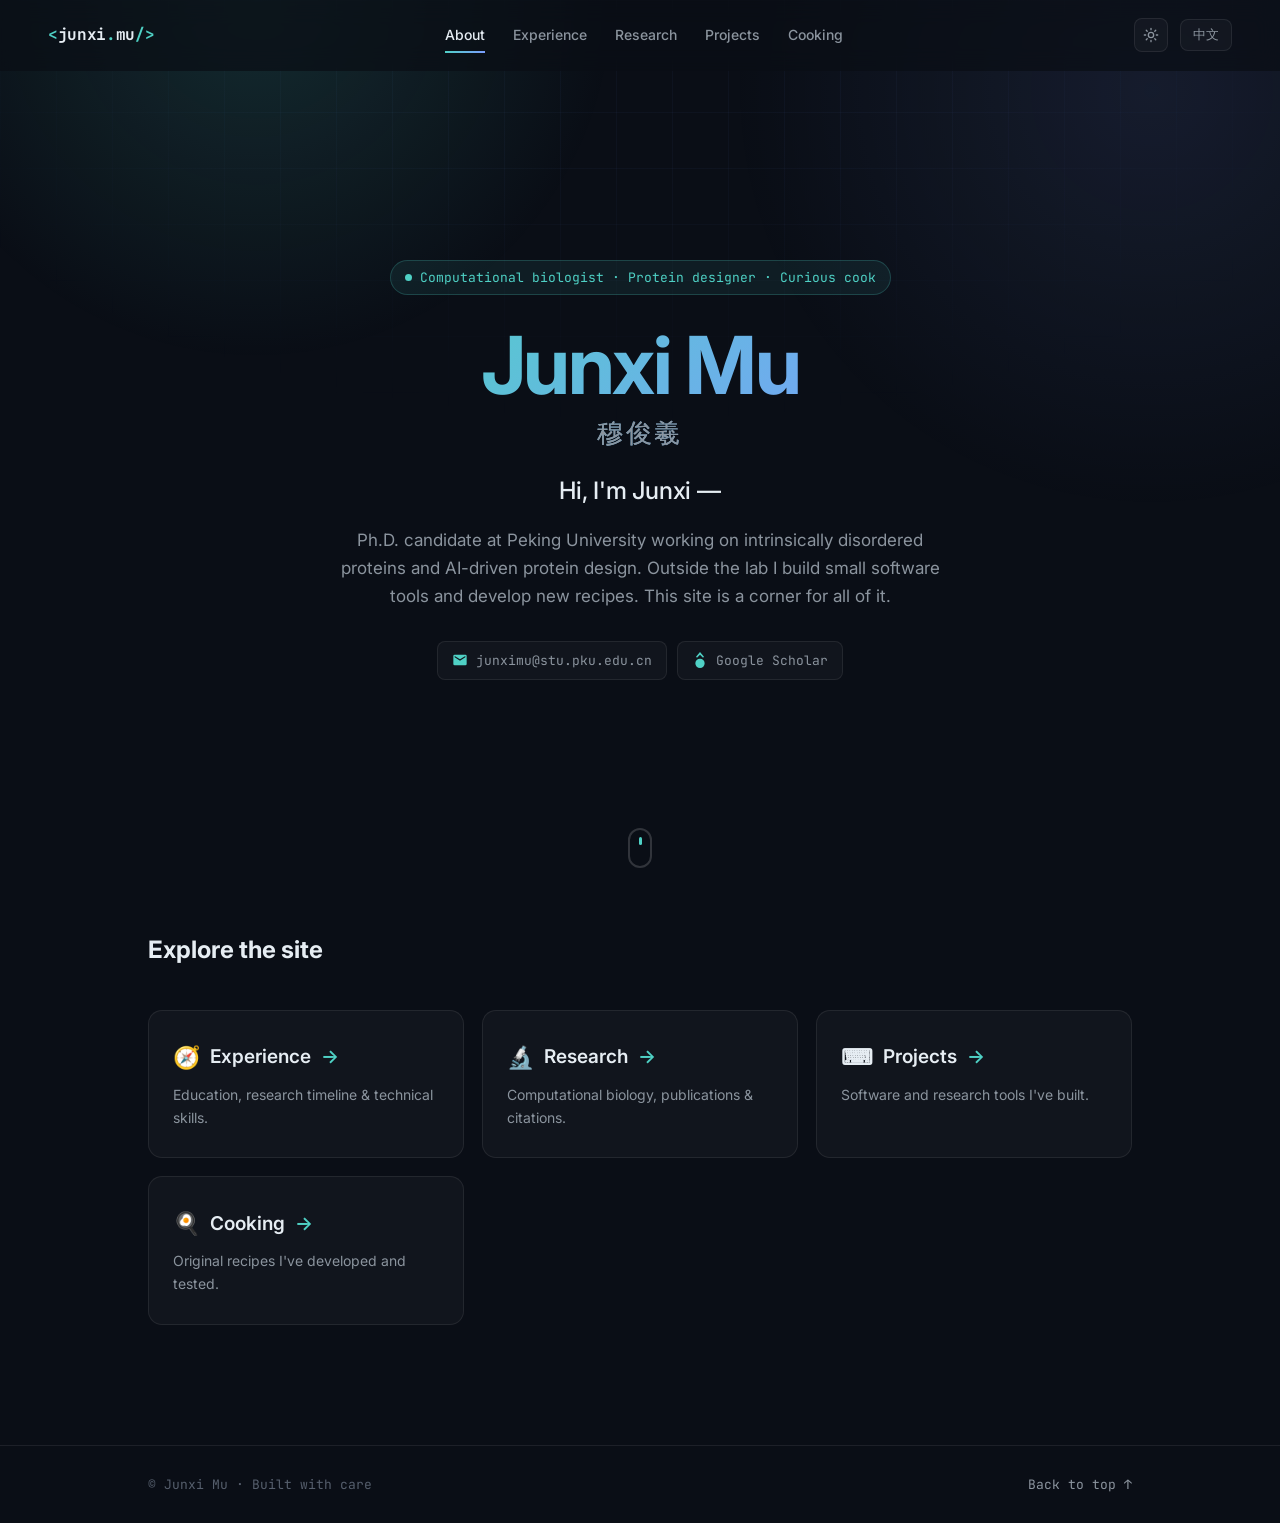
==== commit dcf94059: "Add project pages and Emelia downloads" ====
--- a/index.html
+++ b/index.html
@@ -40,7 +40,7 @@
       <a href="index.html" data-i18n="nav.about">About</a>
       <a href="experience.html" data-i18n="nav.experience">Experience</a>
       <a href="research.html" data-i18n="nav.research">Research</a>
-      <a href="software.html" data-i18n="nav.software">Software</a>
+      <a href="software.html" data-i18n="nav.software">Projects</a>
       <a href="cooking.html" data-i18n="nav.cooking">Cooking</a>
     </nav>
     <div class="nav-actions">
@@ -94,8 +94,8 @@
         <p data-i18n="portal.res.d">Computational biology, publications &amp; citations.</p>
       </a>
       <a href="software.html" class="portal-card">
-        <h3><span class="pc-emoji">⌨</span><span data-i18n="about.portal.sw.t">Software</span><span class="pc-arrow">→</span></h3>
-        <p data-i18n="portal.sw.d">Small tools I've vibe-coded in my spare time.</p>
+        <h3><span class="pc-emoji">⌨</span><span data-i18n="about.portal.sw.t">Projects</span><span class="pc-arrow">→</span></h3>
+        <p data-i18n="portal.sw.d">Software and research tools I've built.</p>
       </a>
       <a href="cooking.html" class="portal-card">
         <h3><span class="pc-emoji">🍳</span><span data-i18n="about.portal.ck.t">Cooking</span><span class="pc-arrow">→</span></h3>
--- a/style.css
+++ b/style.css
@@ -61,6 +61,7 @@
 }
 
 * { margin: 0; padding: 0; box-sizing: border-box; }
+.visually-hidden { position: absolute; width: 1px; height: 1px; padding: 0; margin: -1px; overflow: hidden; clip: rect(0, 0, 0, 0); white-space: nowrap; border: 0; }
 html { scroll-behavior: smooth; scroll-padding-top: 90px; }
 body {
   font-family: var(--sans);
@@ -348,6 +349,11 @@
 
 /* ===== Generic card grid (software / cooking) ===== */
 .card-grid { display: grid; grid-template-columns: repeat(auto-fill, minmax(300px, 1fr)); gap: 20px; max-width: var(--max); margin: 0 auto; padding: 24px clamp(20px,5vw,48px) 80px; }
+.project-toolbar { max-width: var(--max); margin: 0 auto; padding: 16px clamp(20px,5vw,48px) 0; display: flex; justify-content: flex-end; align-items: center; gap: 10px; }
+.project-toolbar label { font-family: var(--mono); font-size: 12px; color: var(--text-dim); }
+.project-toolbar select { min-height: 44px; font-family: var(--mono); font-size: 13px; color: var(--text); background: var(--surface); border: 1px solid var(--border); border-radius: 8px; padding: 8px 34px 8px 12px; cursor: pointer; transition: border-color .25s var(--ease), background .25s var(--ease); }
+.project-toolbar select:hover { border-color: var(--accent); background: var(--surface-2); }
+.project-toolbar select:focus-visible { outline: 2px solid var(--accent); outline-offset: 2px; }
 
 .project-card, .recipe-card {
   background: var(--surface); border: 1px solid var(--border); border-radius: var(--radius);
@@ -362,11 +368,28 @@
 .project-card:hover::after, .recipe-card:hover::after { opacity: 1; }
 .card-top { display: flex; align-items: center; justify-content: space-between; }
 .proj-icon { width: 44px; height: 44px; border-radius: 10px; display: grid; place-items: center; color: var(--accent); background: var(--accent-soft-bg); border: 1px solid var(--accent-soft-border); }
+.proj-icon img { width: 100%; height: 100%; object-fit: cover; border-radius: 9px; }
 .tag { font-family: var(--mono); font-size: 11px; color: var(--accent); background: var(--accent-soft-bg); border: 1px solid var(--accent-soft-border); padding: 3px 8px; border-radius: 6px; }
 .project-card h3, .recipe-card h3 { font-size: 17px; font-weight: 600; }
 .project-card p, .recipe-card p { font-size: 14px; color: var(--text-dim); }
+.project-update, .project-updated { font-family: var(--mono); font-size: 12px; color: var(--text-faint); }
 .card-link { font-family: var(--mono); font-size: 13px; color: var(--accent); margin-top: auto; }
 .card-soon { font-family: var(--mono); font-size: 12px; color: var(--text-faint); margin-top: auto; padding: 4px 0; }
+
+/* project detail content reuses the site's existing card language */
+.project-detail { max-width: var(--max); margin: 0 auto; padding: 24px clamp(20px,5vw,48px) 80px; display: grid; gap: 20px; }
+.project-overview { display: grid; grid-template-columns: 88px 1fr; gap: 22px; align-items: center; }
+.project-logo { width: 88px; height: 88px; border-radius: 20px; border: 1px solid var(--border); box-shadow: var(--shadow); }
+.project-copy h2 { font-size: 24px; margin-bottom: 6px; }
+.project-copy p { color: var(--text-dim); }
+.project-screen { background: var(--surface); border: 1px solid var(--border); border-radius: var(--radius); padding: 12px; }
+.project-screen img { width: 100%; border-radius: 10px; border: 1px solid var(--border); }
+.download-card { background: var(--surface); border: 1px solid var(--border); border-radius: var(--radius); padding: 24px; }
+.download-card h2 { font-size: 20px; margin-bottom: 14px; }
+.download-links { display: flex; flex-wrap: wrap; gap: 10px; }
+.download-link { display: inline-flex; align-items: center; min-height: 44px; font-family: var(--mono); font-size: 13px; color: var(--accent); background: var(--accent-soft-bg); border: 1px solid var(--accent-soft-border); padding: 9px 14px; border-radius: 8px; transition: all .25s var(--ease); }
+.download-link:hover { border-color: var(--accent); transform: translateY(-1px); }
+.project-note { margin-top: 12px; font-size: 13px; color: var(--text-faint); }
 
 /* recipe image header */
 .recipe-img { height: 150px; border-radius: 10px; background: var(--surface-2); background-size: cover; background-position: center; display: grid; place-items: center; margin: -4px -4px 4px; }
@@ -414,6 +437,8 @@
 }
 @media (max-width: 480px) {
   .portal-grid, .card-grid { grid-template-columns: 1fr; }
+  .project-overview { grid-template-columns: 64px 1fr; gap: 16px; }
+  .project-logo { width: 64px; height: 64px; border-radius: 15px; }
 }
 
 @media (prefers-reduced-motion: reduce) {
